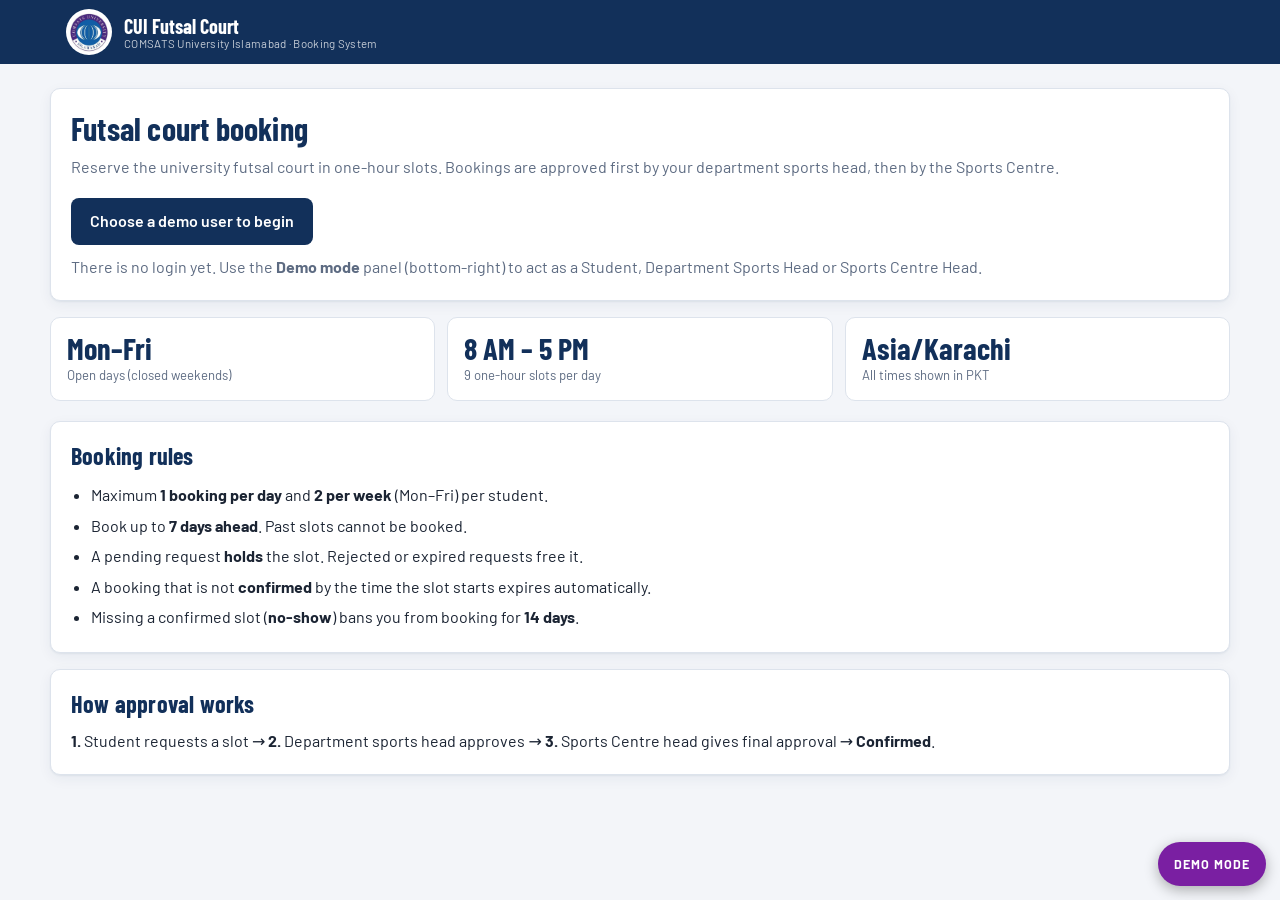
==== index.html @ 887413dc "Initial commit: CUI futsal court booking system (frontend, mock data) Two-step approval workflow (de" ====
<!DOCTYPE html>
<html lang="en">
<head>
<meta charset="UTF-8">
<meta name="viewport" content="width=device-width, initial-scale=1.0">
<title>CUI Futsal Court Booking</title>
<link rel="preconnect" href="https://fonts.googleapis.com">
<link rel="preconnect" href="https://fonts.gstatic.com" crossorigin>
<link href="https://fonts.googleapis.com/css2?family=Barlow+Condensed:wght@600;700&family=Barlow:wght@400;500;600;700&display=swap" rel="stylesheet">
<link rel="stylesheet" href="assets/css/base.css">
<link rel="stylesheet" href="assets/css/portal.css">
<link rel="stylesheet" href="assets/css/demo.css">
</head>
<body>
<header class="site-header"><div class="container">
  <a class="brand" href="index.html"><img class="brand-logo" src="assets/img/logo.png" alt="COMSATS University Islamabad"><span class="brand-name">CUI Futsal Court<small>COMSATS University Islamabad · Booking System</small></span></a>
  <div class="user-chip" id="userChip"></div>
</div></header>
<main class="container page">
  <section class="card" style="margin-bottom:16px">
    <h1>Futsal court booking</h1>
    <p class="muted" style="margin:8px 0 18px">Reserve the university futsal court in one-hour slots. Bookings are approved first by your department sports head, then by the Sports Centre.</p>
    <div id="homeActions"></div>
  </section>
  <div class="kpis">
    <div class="kpi"><div class="v">Mon–Fri</div><div class="l">Open days (closed weekends)</div></div>
    <div class="kpi"><div class="v">8 AM – 5 PM</div><div class="l">9 one-hour slots per day</div></div>
    <div class="kpi"><div class="v">Asia/Karachi</div><div class="l">All times shown in PKT</div></div>
  </div>
  <section class="card"><h2>Booking rules</h2>
    <ul style="margin:10px 0 0 20px;line-height:1.9">
      <li>Maximum <strong>1 booking per day</strong> and <strong>2 per week</strong> (Mon–Fri) per student.</li>
      <li>Book up to <strong>7 days ahead</strong>. Past slots cannot be booked.</li>
      <li>A pending request <strong>holds</strong> the slot. Rejected or expired requests free it.</li>
      <li>A booking that is not <strong>confirmed</strong> by the time the slot starts expires automatically.</li>
      <li>Missing a confirmed slot (<strong>no-show</strong>) bans you from booking for <strong>14 days</strong>.</li>
    </ul>
  </section>
  <section class="card"><h2>How approval works</h2>
    <p style="margin-top:10px"><strong>1.</strong> Student requests a slot &rarr; <strong>2.</strong> Department sports head approves &rarr; <strong>3.</strong> Sports Centre head gives final approval &rarr; <strong>Confirmed</strong>.</p>
  </section>
</main>
<script src="src/config/app.config.js"></script>
<script src="src/services/storage.js"></script>
<script src="src/lib/time.js"></script>
<script src="src/lib/engine.js"></script>
<script src="src/data/seed.js"></script>
<script src="src/services/core.js"></script>
<script src="src/services/bookingService.js"></script>
<script src="src/services/directoryService.js"></script>
<script src="src/services/banService.js"></script>
<script src="src/services/blockService.js"></script>
<script src="src/services/auditService.js"></script>
<script src="src/services/session.js"></script>
<script src="src/ui/components.js"></script>
<script src="src/demo/demo-mode.js"></script>
<script src="src/ui/home.js"></script>
</body>
</html>
---- assets/css/base.css ----
:root {
  --navy: #12305a; --navy-2: #1d4580; --accent: #178a5b; --accent-soft: #e4f4ec;
  --bg: #f3f5f9; --card: #fff; --line: #dde3ec; --text: #1b2433; --muted: #5d6b82;
  --warn: #b7791f; --warn-soft: #fdf3dc; --danger: #c0392b; --danger-soft: #fbe7e4; --info-soft: #e6eefb;
  --radius: 10px; --shadow: 0 1px 2px rgba(18,48,90,.06), 0 4px 14px rgba(18,48,90,.06);
  --font: 'Barlow', system-ui, -apple-system, 'Segoe UI', sans-serif; --font-head: 'Barlow Condensed', 'Barlow', sans-serif;
}
* { margin: 0; padding: 0; box-sizing: border-box; }
html, body { max-width: 100%; overflow-x: hidden; }
body { font-family: var(--font); background: var(--bg); color: var(--text); line-height: 1.55; font-size: 16px; }
h1, h2, h3 { font-family: var(--font-head); letter-spacing: .2px; line-height: 1.2; color: var(--navy); }
h1 { font-size: 2rem; } h2 { font-size: 1.5rem; } h3 { font-size: 1.2rem; }
a { color: var(--navy-2); }
.muted { color: var(--muted); }
.container { width: 100%; max-width: 1180px; margin: 0 auto; padding: 0 16px; }

/* Header */
.site-header { background: var(--navy); color: #fff; }
.site-header .container { display: flex; align-items: center; justify-content: space-between; gap: 12px; min-height: 64px; flex-wrap: wrap; padding-top: 8px; padding-bottom: 8px; }
.brand { display: flex; align-items: center; gap: 12px; color: #fff; text-decoration: none; }
.brand-mark { width: 40px; height: 40px; border-radius: 8px; border: 2px dashed rgba(255,255,255,.55); display: grid; place-items: center; font-size: .6rem; text-align: center; line-height: 1.05; font-weight: 600; letter-spacing: .5px; flex-shrink: 0; }
.brand-name { font-family: var(--font-head); font-size: 1.25rem; font-weight: 700; line-height: 1.1; }
.brand-name small { display: block; font-family: var(--font); font-weight: 400; font-size: .72rem; opacity: .75; letter-spacing: .3px; }
.user-chip { display: flex; flex-direction: column; text-align: right; font-size: .85rem; line-height: 1.25; }
.user-chip span { opacity: .75; font-size: .75rem; }
.user-chip:empty { display: none; }

/* Buttons */
.btn { font: inherit; font-weight: 600; border: 1px solid transparent; border-radius: 8px; padding: 10px 18px; cursor: pointer; transition: background .15s, border-color .15s; min-height: 44px; text-decoration: none; display: inline-flex; align-items: center; justify-content: center; gap: 6px; }
.btn:disabled { opacity: .55; cursor: not-allowed; }
.btn-primary { background: var(--navy); color: #fff; } .btn-primary:hover:not(:disabled) { background: var(--navy-2); }
.btn-success { background: var(--accent); color: #fff; } .btn-success:hover:not(:disabled) { background: #12724a; }
.btn-secondary { background: #fff; color: var(--navy); border-color: var(--line); } .btn-secondary:hover:not(:disabled) { border-color: var(--navy-2); }
.btn-danger { background: #fff; color: var(--danger); border-color: #e7b7b1; } .btn-danger:hover:not(:disabled) { background: var(--danger-soft); }
.btn-sm { padding: 6px 12px; min-height: 36px; font-size: .88rem; }
.btn-block { width: 100%; }
:focus-visible { outline: 3px solid #7aa7e8; outline-offset: 2px; }

/* Forms */
label { display: block; font-size: .85rem; font-weight: 600; color: var(--muted); margin-bottom: 10px; }
input, select, textarea { font: inherit; width: 100%; padding: 10px 12px; border: 1px solid var(--line); border-radius: 8px; background: #fff; color: var(--text); margin-top: 4px; min-height: 44px; }
textarea { min-height: 80px; resize: vertical; }

/* Badges */
.badge { display: inline-block; padding: 3px 10px; border-radius: 999px; font-size: .76rem; font-weight: 700; white-space: nowrap; }
.badge-pending { background: var(--warn-soft); color: var(--warn); }
.badge-pending-sc { background: var(--info-soft); color: var(--navy-2); }
.badge-confirmed { background: var(--accent-soft); color: var(--accent); }
.badge-rejected { background: var(--danger-soft); color: var(--danger); }
.badge-expired { background: #eceff4; color: #5d6b82; }
.badge-noshow { background: #3b1d1a; color: #fff; }

/* Cards, alerts */
.card { background: var(--card); border: 1px solid var(--line); border-radius: var(--radius); box-shadow: var(--shadow); padding: 20px; }
.card + .card { margin-top: 16px; }
.card-head { display: flex; justify-content: space-between; align-items: center; gap: 10px; flex-wrap: wrap; margin-bottom: 14px; }
.gate { max-width: 560px; margin: 40px auto; text-align: center; }
.gate p { margin-top: 10px; }
.alert { border-radius: 8px; padding: 12px 16px; border: 1px solid; margin-bottom: 16px; }
.alert-danger { background: var(--danger-soft); border-color: #e7b7b1; color: #7d241a; }
.alert-info { background: var(--info-soft); border-color: #c4d6f3; color: var(--navy); }
.alert-warn { background: var(--warn-soft); border-color: #f0d9a0; color: #6b4a0f; }
.alert strong { display: block; }
.empty { text-align: center; padding: 36px 12px; color: var(--muted); }
.empty-ic { font-size: 2rem; opacity: .4; }

/* Modal */
.modal-overlay { position: fixed; inset: 0; background: rgba(15,25,45,.55); display: flex; align-items: center; justify-content: center; padding: 16px; z-index: 1000; }
.modal { background: #fff; border-radius: 12px; width: 100%; max-width: 480px; max-height: 92vh; overflow: auto; box-shadow: 0 20px 50px rgba(0,0,0,.3); }
.modal-head { display: flex; justify-content: space-between; align-items: center; padding: 16px 20px; border-bottom: 1px solid var(--line); }
.modal-x { background: none; border: 0; font-size: 1.6rem; cursor: pointer; color: var(--muted); line-height: 1; width: 44px; height: 44px; margin: -8px -10px -8px 0; }
.modal-body { padding: 20px; }
.modal-foot { display: flex; gap: 10px; justify-content: flex-end; padding: 14px 20px; border-top: 1px solid var(--line); flex-wrap: wrap; }
.summary { background: var(--bg); border-radius: 8px; padding: 12px 14px; margin-bottom: 14px; }
.summary div { display: flex; justify-content: space-between; gap: 12px; padding: 4px 0; }
.summary span:first-child { color: var(--muted); }
.summary strong { text-align: right; }

/* Toast */
.toast-host { position: fixed; top: 16px; right: 16px; left: 16px; display: flex; flex-direction: column; align-items: flex-end; gap: 8px; z-index: 2000; pointer-events: none; }
.toast { background: var(--navy); color: #fff; padding: 12px 18px; border-radius: 8px; box-shadow: var(--shadow); max-width: 420px; transition: opacity .3s; }
.toast.success { background: var(--accent); } .toast.error { background: var(--danger); } .toast.out { opacity: 0; }

@media (max-width: 600px) { h1 { font-size: 1.6rem; } .user-chip { text-align: left; } }

/* Logo + cancelled badge */
.brand-logo { width: 46px; height: 46px; border-radius: 50%; background: #fff; padding: 2px; flex-shrink: 0; object-fit: contain; }
.badge-cancelled { background: #eceff4; color: #5d6b82; text-decoration: line-through; }
---- assets/css/portal.css ----
/* Portal layout: tab bar, KPI tiles, tables, filters (adapted from old dashboard.css patterns) */
.page { padding: 24px 0 90px; }
.page-title { margin-bottom: 4px; }
.page-sub { color: var(--muted); margin-bottom: 20px; }

.tabbar { display: flex; gap: 4px; border-bottom: 2px solid var(--line); margin-bottom: 20px; overflow-x: auto; -webkit-overflow-scrolling: touch; }
.tabbar button { font: inherit; font-weight: 600; background: none; border: 0; padding: 12px 16px; color: var(--muted); cursor: pointer; white-space: nowrap; border-bottom: 3px solid transparent; margin-bottom: -2px; min-height: 44px; }
.tabbar button.active { color: var(--navy); border-bottom-color: var(--navy); }
.tabbar .count { background: var(--navy); color: #fff; border-radius: 999px; font-size: .72rem; padding: 1px 8px; margin-left: 6px; }
.tab-panel { display: none; } .tab-panel.active { display: block; }

.kpis { display: grid; grid-template-columns: repeat(auto-fit, minmax(150px, 1fr)); gap: 12px; margin-bottom: 20px; }
.kpi { background: #fff; border: 1px solid var(--line); border-radius: var(--radius); padding: 14px 16px; }
.kpi .v { font-family: var(--font-head); font-size: 1.9rem; font-weight: 700; color: var(--navy); line-height: 1.1; }
.kpi .l { color: var(--muted); font-size: .82rem; }

.table-wrap { overflow-x: auto; -webkit-overflow-scrolling: touch; }
table.tbl { width: 100%; border-collapse: collapse; font-size: .92rem; min-width: 640px; }
.tbl th { text-align: left; font-size: .75rem; text-transform: uppercase; letter-spacing: .5px; color: var(--muted); padding: 10px 12px; border-bottom: 2px solid var(--line); white-space: nowrap; }
.tbl td { padding: 12px; border-bottom: 1px solid var(--line); vertical-align: middle; }
.tbl tr:hover td { background: #fafbfd; }
.tbl .actions { display: flex; gap: 6px; flex-wrap: wrap; }
.sub { display: block; color: var(--muted); font-size: .8rem; }

.filters { display: grid; grid-template-columns: repeat(auto-fit, minmax(150px, 1fr)); gap: 10px; margin-bottom: 14px; align-items: end; }
.filters label { margin-bottom: 0; }

/* Booking cards (mobile-friendly lists) */
.blist { display: grid; gap: 12px; }
.bcard { background: #fff; border: 1px solid var(--line); border-left: 5px solid var(--line); border-radius: var(--radius); padding: 14px 16px; display: flex; justify-content: space-between; gap: 12px; flex-wrap: wrap; align-items: center; }
.bcard.s-CONFIRMED { border-left-color: var(--accent); } .bcard.s-PENDING_DEPARTMENT { border-left-color: var(--warn); } .bcard.s-PENDING_SPORTS_CENTRE { border-left-color: var(--navy-2); }
.bcard.s-REJECTED, .bcard.s-NO_SHOW { border-left-color: var(--danger); }
.bcard h4 { font-family: var(--font-head); font-size: 1.15rem; color: var(--navy); }
.bcard .meta { color: var(--muted); font-size: .88rem; }
.bcard .state { margin-top: 6px; font-weight: 600; font-size: .9rem; }

.usage { display: flex; gap: 16px; flex-wrap: wrap; align-items: center; margin-bottom: 16px; }
.usage .pill { background: #fff; border: 1px solid var(--line); border-radius: 999px; padding: 6px 14px; font-size: .88rem; font-weight: 600; }
.usage .pill.full { background: var(--warn-soft); border-color: #f0d9a0; color: #6b4a0f; }

.dept-grid { display: grid; grid-template-columns: repeat(auto-fill, minmax(280px, 1fr)); gap: 14px; }
.dept-card { background: #fff; border: 1px solid var(--line); border-radius: var(--radius); padding: 16px; }
.dept-card .code { font-family: var(--font-head); font-weight: 700; color: var(--accent); }
---- assets/css/demo.css ----
/* Demo mode styles — delete with src/demo */
.demo-fab { position: fixed; right: 14px; bottom: 14px; z-index: 1500; background: #7a1fa2; color: #fff; border: 0; border-radius: 999px; padding: 10px 16px; font: 700 .78rem var(--font); letter-spacing: 1px; cursor: pointer; box-shadow: 0 4px 14px rgba(0,0,0,.3); min-height: 44px; }
.demo-panel { position: fixed; right: 14px; bottom: 66px; z-index: 1500; width: min(320px, calc(100vw - 28px)); max-height: 80vh; overflow: auto; background: #fff; border: 2px solid #7a1fa2; border-radius: 12px; padding: 14px; box-shadow: 0 12px 34px rgba(0,0,0,.3); }
.demo-panel[hidden] { display: none; }
.demo-head { display: flex; flex-wrap: wrap; align-items: center; gap: 2px 8px; margin-bottom: 10px; position: relative; padding-right: 30px; }
.demo-head strong { color: #7a1fa2; text-transform: uppercase; letter-spacing: 1px; }
.demo-head span { font-size: .72rem; color: var(--muted); width: 100%; }
.demo-x { position: absolute; top: -6px; right: -6px; background: none; border: 0; font-size: 1.5rem; cursor: pointer; width: 40px; height: 40px; }
.demo-panel hr { border: 0; border-top: 1px solid var(--line); margin: 12px 0; }
.demo-clock strong { display: block; font-size: 1rem; color: var(--navy); }
.demo-clock em { font-size: .75rem; color: var(--muted); }
.demo-row { display: flex; gap: 6px; margin: 8px 0; flex-wrap: wrap; }
.demo-row .btn { flex: 1; }
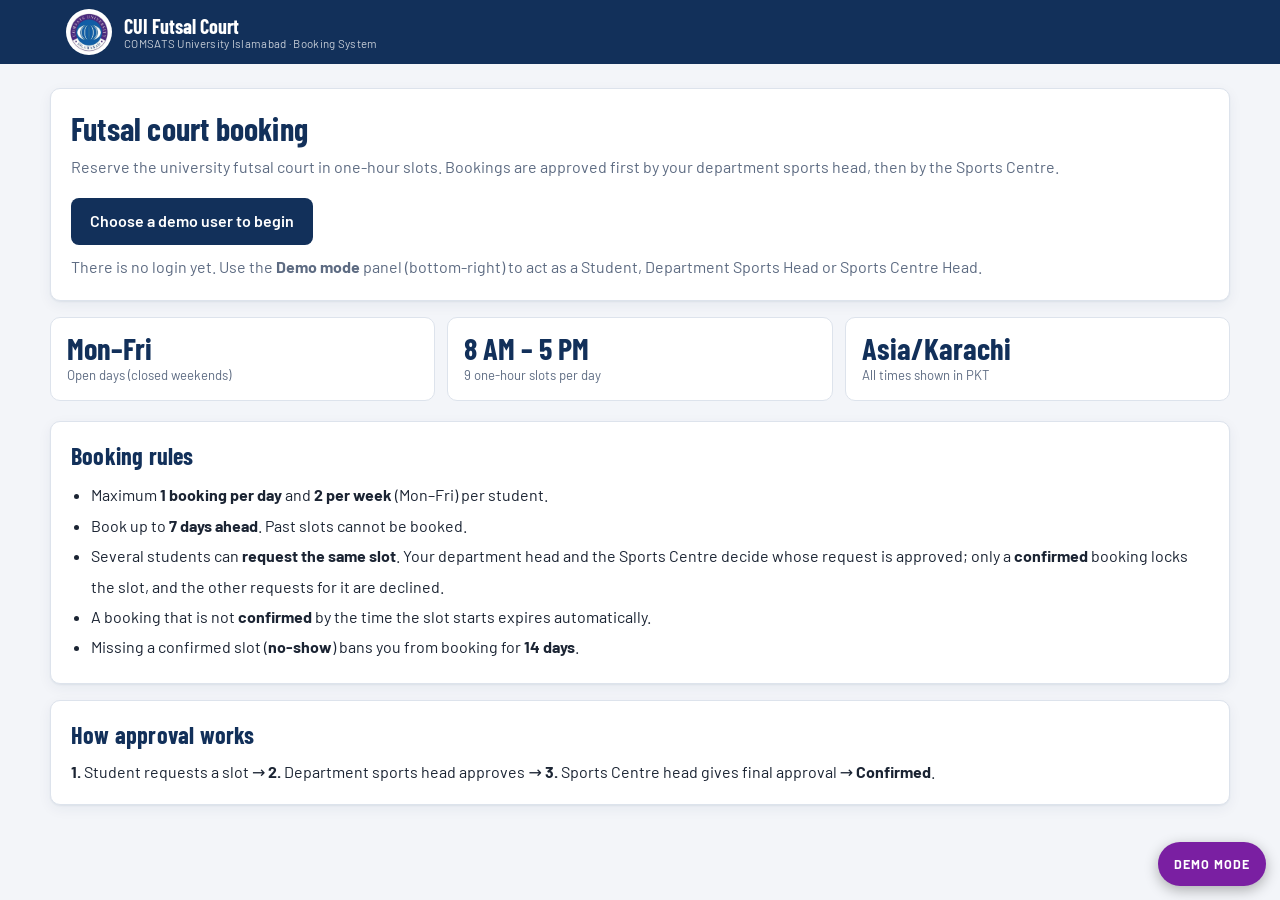
==== commit 6cba3883: "Let students compete for slots; only confirmed bookings lock a slot Pending requests no longer hold " ====
--- a/index.html
+++ b/index.html
@@ -31,7 +31,7 @@
     <ul style="margin:10px 0 0 20px;line-height:1.9">
       <li>Maximum <strong>1 booking per day</strong> and <strong>2 per week</strong> (Mon–Fri) per student.</li>
       <li>Book up to <strong>7 days ahead</strong>. Past slots cannot be booked.</li>
-      <li>A pending request <strong>holds</strong> the slot. Rejected or expired requests free it.</li>
+      <li>Several students can <strong>request the same slot</strong>. Your department head and the Sports Centre decide whose request is approved; only a <strong>confirmed</strong> booking locks the slot, and the other requests for it are declined.</li>
       <li>A booking that is not <strong>confirmed</strong> by the time the slot starts expires automatically.</li>
       <li>Missing a confirmed slot (<strong>no-show</strong>) bans you from booking for <strong>14 days</strong>.</li>
     </ul>
